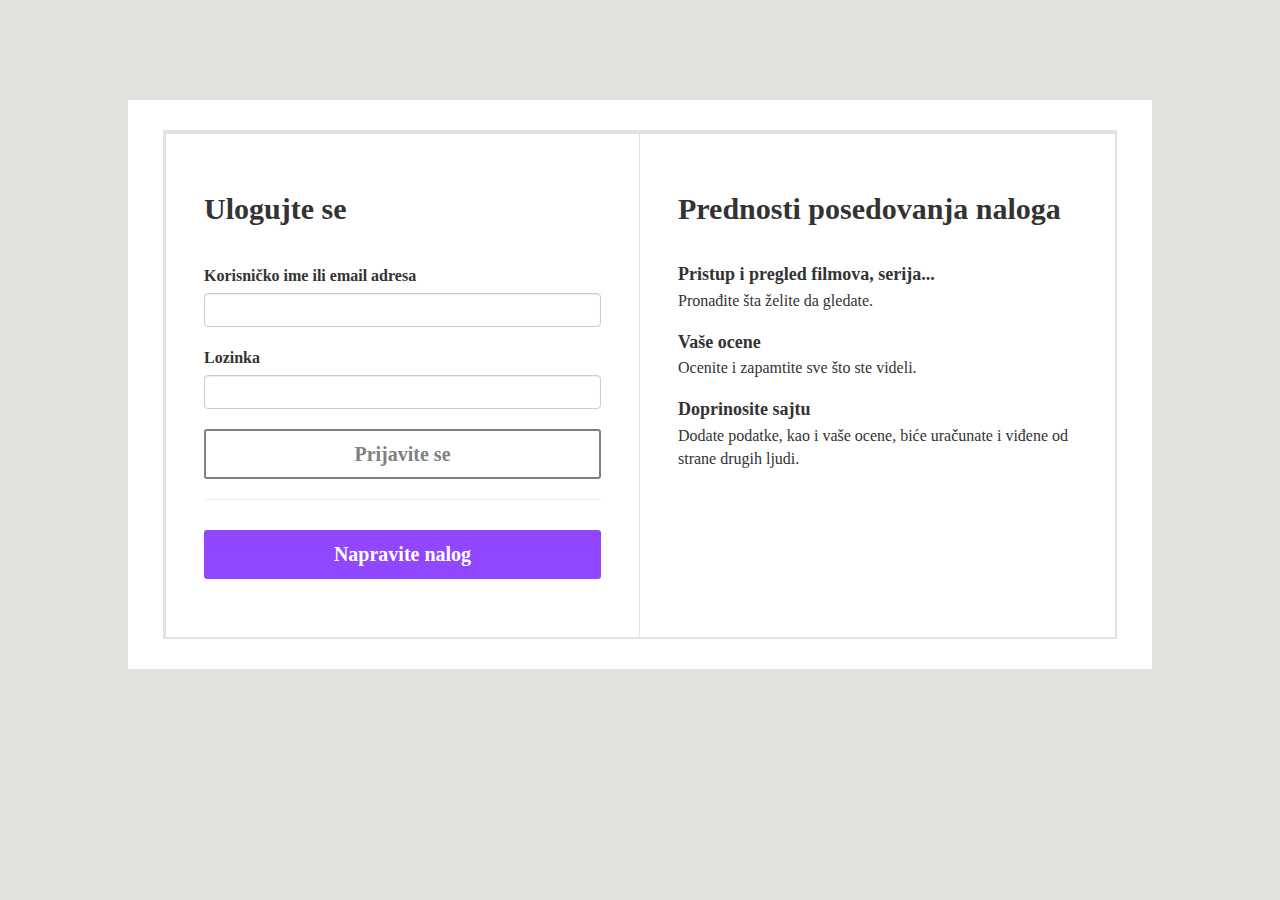
==== hw-4/index.html @ cb4ba66c "Dizajn SignIn strane" ====
<!DOCTYPE html>

<html lang="sr">

    <head>
        <meta charset="UTF-8">
        <meta name="viewport" content="width=device-width, initial-scale=1">
        <link rel="stylesheet" href="https://maxcdn.bootstrapcdn.com/bootstrap/3.4.1/css/bootstrap.min.css">
        <link rel="stylesheet" href="style.css">
    </head>

    <body>
        <div class="container login">
            <div class="row red">
                <div class="col-md-6 left">
                    <h2>Ulogujte se</h2>
                    
                    <label id="lbl-username" >Korisničko ime ili email adresa</label>
                    <input id="username" class="form-control" type="text" autocomplete="off">

                    <label id="lbl-password">Lozinka</label>
                    <input id="password" class="form-control" type="text" autocomplete="off">

                    <a id="log" href="#">Prijavite se</a>
                    <hr>
                    <a id="reg" href="#">Napravite nalog</a>
                    

                </div>

 

                <div class="col-md-6 right">
                    <h2>Prednosti posedovanja naloga</h2>
            
                    <h4>Pristup i pregled filmova, serija...</h4>
                    <p>Pronađite šta želite da gledate.</p>

                    <h4>Vaše ocene</h4>
                    <p>Ocenite i zapamtite sve što ste videli.</p>

                    <h4>Doprinosite sajtu</h4>
                    <p>Dodate podatke, kao i vaše ocene, biće uračunate i viđene od strane drugih ljudi.</p>
                </div>

            </div>
        </div>

        <div class="container signup">

            <h2>Registracija</h2>

            <label id="lbl-name">Unesite ime</label>
            <input id="name" class="form-control" type="text" autocomplete="off">

            <label id="lbl-surname">Unesite prezime</label>
            <input id="surname" class="form-control" type="text" autocomplete="off">

            <label id="lbl-email">Email</label>
            <input id="email" class="form-control" type="text" autocomplete="off">

            <label id="lbl-new-username">Korisničko ime</label>
            <input id="new-username" class="form-control" type="text" autocomplete="off">

            <label id="lbl-new-password">Lozinka</label>
            <input id="new-password" class="form-control" type="text" autocomplete="off">

        </div>

    </body>

</html>
---- hw-4/style.css ----
/* purple rgb 145 71 255 */

/* Sign in page */


body{
    margin: 0;
    padding: 0;
    background-color: #e3e2dd;
}

.login{
    display: block;
    width: 80%;
    padding: 30px 50px;
    margin-top: 100px;
    margin-bottom: 100px;
    background-color: white;
}
.login .red{
    border: 2px solid #e3e2dd;
}


.login .red .left{
    display: block;
    padding: 4%;
    border-right:1px solid #e3e2dd;
    border-left: 1px solid #e3e2dd;
    border-top: 2px solid #e3e2dd;
}

.login .red .left h2{
    margin-bottom: 40px;
    font-family: "Candara";
    font-weight: bold;
}
.login .red .left #lbl-username, .login .red .left #lbl-password{
    font-family: Candara; 
    font-size: 12pt;
}

.login .red .left #username, .login .red .left #password{
    width: 100%;
    margin-bottom: 20px;
}   

.login .red .left #log{
    display: block;
    text-align: center;
    font-size: 15pt;
    font-family: "Candara";
    font-weight: bold;
    text-decoration: none;
    background-color: white;
    color: grey;
    padding: 9px;
    width: 100%;
    border: 2px solid grey;
    border-radius: 3px;
}

.login .red .left #log:hover{
    background-color: rgb(145, 71, 255);
    border: 2px solid rgb(145, 71, 255);
    color: white;
}

.login .red .left #reg{
    margin-top: 30px;
    display: block;
    text-align: center;
    font-size: 15pt;
    font-family: "Candara";
    font-weight: bold;
    text-decoration: none;
    background-color: rgb(145, 71, 255);
    color: white;
    padding: 10px;
    width: 100%;
    border-radius: 3px;
    margin-bottom: 20px;
}

.login .red .right{
    display: block;
    padding: 4%;
    border-top:2px solid #e3e2dd;
}

.login .red .right h2{
    margin-bottom: 40px;
    font-family: "Candara";
    font-weight: bold;
}

.login .red .right h4{
    font-family: "Candara";
    font-weight: bold;
    margin-bottom: 5px;
}

.login .red .right p{
    font-family: "Candara";
    font-size: 12pt;
    margin-bottom: 20px;
}




/* Sign up page */

.signup{
    display: none;
    border: 3px solid red;
    width: 340px;
    padding: 20px;
    margin-top: 150px;
}

.signup h2{
    margin-bottom: 40px;
}

.signup #name, .signup #surname, .signup #email, .signup #new-username, .signup #new-password{
    width: 300px;
    margin-bottom: 20px;
}
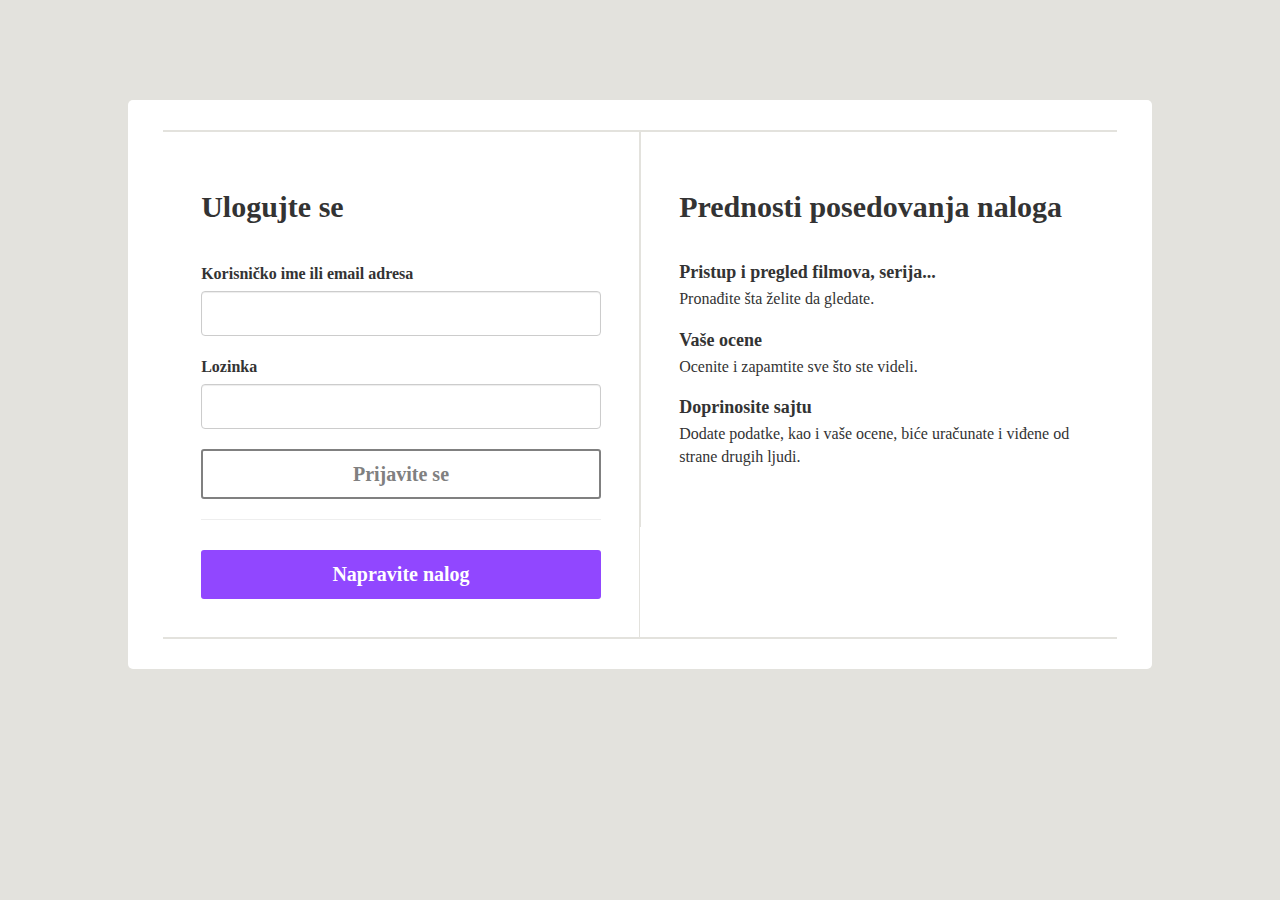
==== commit efc915e7: "Dodata i stranica za registraciju script fajl sa malo funkcionalnosti za prelazak izmedju stranica" ====
--- a/hw-4/index.html
+++ b/hw-4/index.html
@@ -10,7 +10,7 @@
     </head>
 
     <body>
-        <div class="container login">
+        <div id="sign-in" class="container login">
             <div class="row red">
                 <div class="col-md-6 left">
                     <h2>Ulogujte se</h2>
@@ -21,11 +21,9 @@
                     <label id="lbl-password">Lozinka</label>
                     <input id="password" class="form-control" type="text" autocomplete="off">
 
-                    <a id="log" href="#">Prijavite se</a>
+                    <a id="log" href="javascript:void(0)">Prijavite se</a>
                     <hr>
-                    <a id="reg" href="#">Napravite nalog</a>
-                    
-
+                    <a id="reg" href="javascript:void(0)">Napravite nalog</a>
                 </div>
 
  
@@ -46,26 +44,35 @@
             </div>
         </div>
 
-        <div class="container signup">
+        <div id="sign-up" class="container signup">
 
-            <h2>Registracija</h2>
+            
+                <h2>Registracija</h2>
 
-            <label id="lbl-name">Unesite ime</label>
-            <input id="name" class="form-control" type="text" autocomplete="off">
+                <label id="lbl-name">Unesite ime</label>
+                <input id="name" class="form-control" type="text" autocomplete="off">
 
-            <label id="lbl-surname">Unesite prezime</label>
-            <input id="surname" class="form-control" type="text" autocomplete="off">
+                <label id="lbl-surname">Unesite prezime</label>
+                <input id="surname" class="form-control" type="text" autocomplete="off">
 
-            <label id="lbl-email">Email</label>
-            <input id="email" class="form-control" type="text" autocomplete="off">
+                <label id="lbl-email">Email</label>
+                <input id="email" class="form-control" type="text" autocomplete="off">
 
-            <label id="lbl-new-username">Korisničko ime</label>
-            <input id="new-username" class="form-control" type="text" autocomplete="off">
+                <label id="lbl-new-username">Korisničko ime</label>
+                <input id="new-username" class="form-control" type="text" autocomplete="off">
 
-            <label id="lbl-new-password">Lozinka</label>
-            <input id="new-password" class="form-control" type="text" autocomplete="off">
+                <label id="lbl-new-password">Lozinka</label>
+                <input id="new-password" class="form-control" type="text" autocomplete="off">
 
+                <a id="submit" href="javascript:void(0)">Potvrdi</a>
+
+                <p>Već imate nalog? <a id="back" href="javascript:void(0)">Prijavite se</a></p>
+            
         </div>
+
+
+
+        <script src="script.js"></script>
 
     </body>
 
--- a/hw-4/style.css
+++ b/hw-4/style.css
@@ -16,18 +16,17 @@
     margin-top: 100px;
     margin-bottom: 100px;
     background-color: white;
+    border-radius: 5px;
 }
 .login .red{
-    border: 2px solid #e3e2dd;
+    border-top: 2px solid #e3e2dd;
+    border-bottom: 2px solid #e3e2dd;
 }
 
 
 .login .red .left{
-    display: block;
     padding: 4%;
-    border-right:1px solid #e3e2dd;
-    border-left: 1px solid #e3e2dd;
-    border-top: 2px solid #e3e2dd;
+    border-right: 0.5px solid #e3e2dd;
 }
 
 .login .red .left h2{
@@ -36,13 +35,16 @@
     font-weight: bold;
 }
 .login .red .left #lbl-username, .login .red .left #lbl-password{
-    font-family: Candara; 
+    font-family: "Candara"; 
     font-size: 12pt;
 }
 
 .login .red .left #username, .login .red .left #password{
     width: 100%;
     margin-bottom: 20px;
+    height: 45px;
+    font-size: 13pt;
+    font-family: "Candara";
 }   
 
 .login .red .left #log{
@@ -79,13 +81,12 @@
     padding: 10px;
     width: 100%;
     border-radius: 3px;
-    margin-bottom: 20px;
 }
 
 .login .red .right{
-    display: block;
+    border-left: 0.5px solid #e3e2dd;
     padding: 4%;
-    border-top:2px solid #e3e2dd;
+
 }
 
 .login .red .right h2{
@@ -113,17 +114,63 @@
 
 .signup{
     display: none;
-    border: 3px solid red;
-    width: 340px;
-    padding: 20px;
-    margin-top: 150px;
+    width: 450px;
+    padding-left: 50px;
+    padding-right: 50px;
+    padding-top: 20px;
+    margin-top: 100px;
+    margin-bottom: 100px;
+    background-color: white;
+    border-radius: 5px;
 }
+
 
 .signup h2{
     margin-bottom: 40px;
+    font-family: "Candara";
+    font-weight: bold;
 }
 
 .signup #name, .signup #surname, .signup #email, .signup #new-username, .signup #new-password{
-    width: 300px;
+    width: 350px;
+    margin-bottom: 20px;
+
+    height: 45px;
+    font-size: 13pt;
+    font-family: "Candara";
+}
+
+.signup #lbl-name, .signup #lbl-surname, .signup #lbl-email, .signup #lbl-new-username, .signup #lbl-new-password{
+    font-family: "Candara"; 
+    font-size: 12pt;
+}
+
+.signup #submit{
+    display: block;
+    margin-top: 30px;
+    margin-bottom: 30px;
+    text-align: center;
+    font-size: 15pt;
+    font-family: "Candara";
+    font-weight: bold;
+    text-decoration: none;
+    background-color: white;
+    color: grey;
+    padding: 9px;
+    width: 100%;
+    border: 2px solid grey;
+    border-radius: 3px;
+}
+
+.signup #submit:hover{
+    background-color: rgb(145, 71, 255);
+    border: 2px solid rgb(145, 71, 255);
+    color: white;
+}
+
+
+.signup p{
+    font-family: "Candara";
+    font-size: 12pt;
     margin-bottom: 20px;
 }